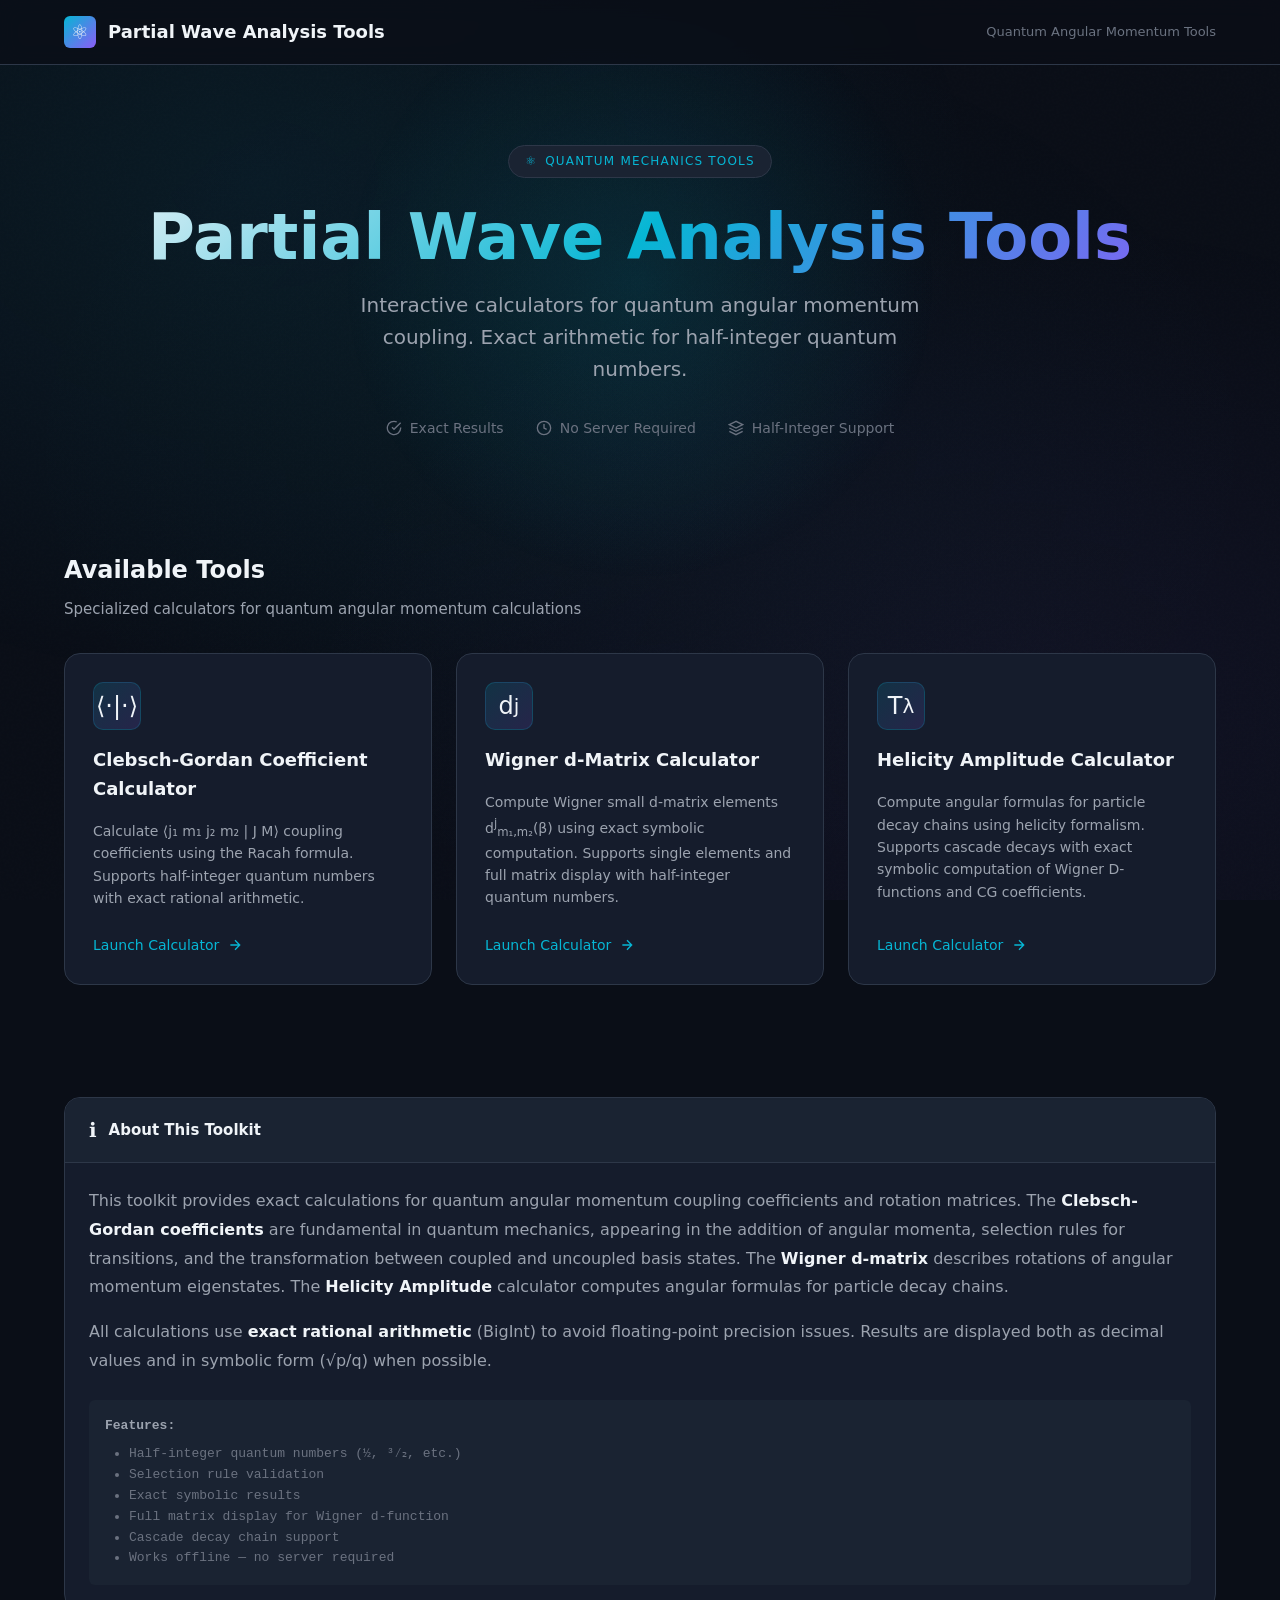
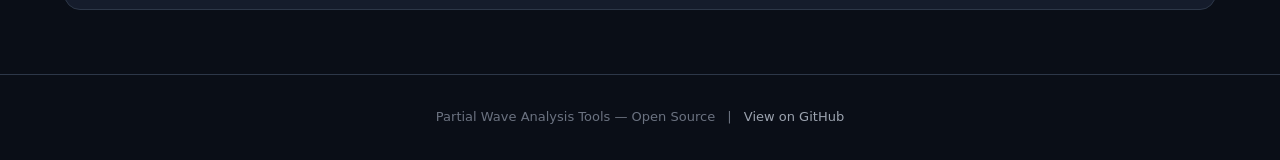
==== index.html @ 43b699a3 "Add Helicity Amplitude Calculator tool - Implement get-angle.js with decay chain amplitude computati" ====
<!DOCTYPE html>
<html lang="en">
<head>
  <meta charset="UTF-8">
  <meta name="viewport" content="width=device-width, initial-scale=1.0">
  <meta name="description" content="Partial Wave Analysis Tools - Interactive calculators and visualizations for quantum angular momentum coupling, partial wave analysis, and more.">
  
  <title>Partial Wave Analysis Tools | Quantum Angular Momentum Calculators</title>
  <link rel="stylesheet" href="assets/css/style.css">
</head>
<body>
  <!-- Header -->
  <header class="header">
    <div class="container">
      <div class="header-content">
        <a href="index.html" class="logo">
          <div class="logo-icon">⚛</div>
          <span>Partial Wave Analysis Tools</span>
        </a>
        <div style="font-size: 0.8125rem; color: var(--text-muted);">
          Quantum Angular Momentum Tools
        </div>
      </div>
    </div>
  </header>

  <!-- Hero Section -->
  <section class="hero">
    <div class="container">
      <div class="hero-content">
        <div class="hero-badge">
          <span>⚛</span>
          <span>Quantum Mechanics Tools</span>
        </div>
        <h1 class="hero-title">Partial Wave Analysis Tools</h1>
        <p class="hero-subtitle">
          Interactive calculators for quantum angular momentum coupling. 
          Exact arithmetic for half-integer quantum numbers.
        </p>
        <div class="hero-meta">
          <div class="hero-meta-item">
            <svg width="16" height="16" viewBox="0 0 24 24" fill="none" stroke="currentColor" stroke-width="2">
              <path d="M22 11.08V12a10 10 0 1 1-5.93-9.14"></path>
              <polyline points="22,4 12,14.01 9,11.01"></polyline>
            </svg>
            <span>Exact Results</span>
          </div>
          <div class="hero-meta-item">
            <svg width="16" height="16" viewBox="0 0 24 24" fill="none" stroke="currentColor" stroke-width="2">
              <circle cx="12" cy="12" r="10"></circle>
              <polyline points="12,6 12,12 16,14"></polyline>
            </svg>
            <span>No Server Required</span>
          </div>
          <div class="hero-meta-item">
            <svg width="16" height="16" viewBox="0 0 24 24" fill="none" stroke="currentColor" stroke-width="2">
              <path d="M12 2L2 7l10 5 10-5-10-5z"></path>
              <path d="M2 17l10 5 10-5"></path>
              <path d="M2 12l10 5 10-5"></path>
            </svg>
            <span>Half-Integer Support</span>
          </div>
        </div>
      </div>
    </div>
  </section>

  <!-- Tools Section -->
  <section class="tools-section">
    <div class="container">
      <div class="section-header">
        <h2 class="section-title">Available Tools</h2>
        <p class="section-subtitle">
          Specialized calculators for quantum angular momentum calculations
        </p>
      </div>

      <div class="tools-grid">
        <!-- Clebsch-Gordan Calculator -->
        <a href="tools/cg-calculator.html" class="tool-card">
          <div class="tool-icon">⟨·|·⟩</div>
          <h3 class="tool-title">Clebsch-Gordan Coefficient Calculator</h3>
          <p class="tool-description">
            Calculate ⟨j₁ m₁ j₂ m₂ | J M⟩ coupling coefficients using the Racah formula. 
            Supports half-integer quantum numbers with exact rational arithmetic.
          </p>
          <span class="tool-cta">
            Launch Calculator
            <svg viewBox="0 0 24 24" fill="none" stroke="currentColor" stroke-width="2">
              <path d="M5 12h14M12 5l7 7-7 7"/>
            </svg>
          </span>
        </a>

        <!-- Wigner d-Matrix Calculator -->
        <a href="tools/wigner-d-calculator.html" class="tool-card">
          <div class="tool-icon">d<sup>j</sup></div>
          <h3 class="tool-title">Wigner d-Matrix Calculator</h3>
          <p class="tool-description">
            Compute Wigner small d-matrix elements d<sup>j</sup><sub>m₁,m₂</sub>(β) using exact symbolic computation.
            Supports single elements and full matrix display with half-integer quantum numbers.
          </p>
          <span class="tool-cta">
            Launch Calculator
            <svg viewBox="0 0 24 24" fill="none" stroke="currentColor" stroke-width="2">
              <path d="M5 12h14M12 5l7 7-7 7"/>
            </svg>
          </span>
        </a>

        <!-- Helicity Amplitude Calculator -->
        <a href="tools/get-angle-calculator.html" class="tool-card">
          <div class="tool-icon">T<sub>λ</sub></div>
          <h3 class="tool-title">Helicity Amplitude Calculator</h3>
          <p class="tool-description">
            Compute angular formulas for particle decay chains using helicity formalism.
            Supports cascade decays with exact symbolic computation of Wigner D-functions and CG coefficients.
          </p>
          <span class="tool-cta">
            Launch Calculator
            <svg viewBox="0 0 24 24" fill="none" stroke="currentColor" stroke-width="2">
              <path d="M5 12h14M12 5l7 7-7 7"/>
            </svg>
          </span>
        </a>
      </div>
    </div>
  </section>

  <!-- Info Section -->
  <section style="padding: 2rem 0 4rem;">
    <div class="container">
      <div class="calc-card">
        <div class="calc-card-header">
          <span class="calc-card-icon">ℹ️</span>
          <h3 class="calc-card-title">About This Toolkit</h3>
        </div>
        <div class="calc-card-body">
          <p style="color: var(--text-secondary); line-height: 1.8;">
            This toolkit provides exact calculations for quantum angular momentum coupling coefficients and rotation matrices. 
            The <strong style="color: var(--text-primary);">Clebsch-Gordan coefficients</strong> are fundamental 
            in quantum mechanics, appearing in the addition of angular momenta, selection rules for transitions, 
            and the transformation between coupled and uncoupled basis states. The <strong style="color: var(--text-primary);">Wigner d-matrix</strong> 
            describes rotations of angular momentum eigenstates. The <strong style="color: var(--text-primary);">Helicity Amplitude</strong> 
            calculator computes angular formulas for particle decay chains.
          </p>
          <p style="color: var(--text-secondary); line-height: 1.8; margin-top: 1rem;">
            All calculations use <strong style="color: var(--text-primary);">exact rational arithmetic</strong> 
            (BigInt) to avoid floating-point precision issues. Results are displayed both as decimal values 
            and in symbolic form (√p/q) when possible.
          </p>
          <div style="margin-top: 1.5rem; padding: 1rem; background: var(--bg-tertiary); border-radius: var(--radius-sm); font-family: var(--font-sans); font-size: 0.8125rem; color: var(--text-muted);">
<strong style="color: var(--text-secondary);">Features:</strong>
              <ul style="margin-top: 0.5rem; padding-left: 1.5rem;">
                <li>Half-integer quantum numbers (½, ³⁄₂, etc.)</li>
                <li>Selection rule validation</li>
                <li>Exact symbolic results</li>
                <li>Full matrix display for Wigner d-function</li>
                <li>Cascade decay chain support</li>
                <li>Works offline — no server required</li>
              </ul>
          </div>
        </div>
      </div>
    </div>
  </section>

  <!-- Footer -->
  <footer class="footer">
    <div class="container">
      <p>
        Partial Wave Analysis Tools — Open Source
        <span style="margin: 0 0.5rem;">|</span>
        <a href="https://github.com" class="footer-link">View on GitHub</a>
      </p>
    </div>
  </footer>

  <script src="assets/js/main.js"></script>
</body>
</html>
---- assets/css/style.css ----
/* Partial Wave Analysis Tools - Modern Dark Theme */
/* CSS Variables */
:root {
  --bg-primary: #0a0e17;
  --bg-secondary: #111827;
  --bg-tertiary: #1a2332;
  --bg-card: #151c2c;
  --bg-card-hover: #1e2840;
  --text-primary: #f0f4f8;
  --text-secondary: #9ca3af;
  --text-muted: #6b7280;
  --accent: #06b6d4;
  --accent-secondary: #8b5cf6;
  --accent-glow: rgba(6, 182, 212, 0.3);
  --border: #2d3748;
  --border-hover: #4a5568;
  --success: #10b981;
  --error: #ef4444;
  --warning: #f59e0b;
  --font-sans: 'SF Mono', 'Fira Code', 'Cascadia Code', 'Consolas', monospace;
  --font-display: -apple-system, BlinkMacSystemFont, 'Segoe UI', system-ui, sans-serif;
  --shadow-sm: 0 1px 2px rgba(0, 0, 0, 0.4);
  --shadow-md: 0 4px 6px rgba(0, 0, 0, 0.4);
  --shadow-lg: 0 10px 15px rgba(0, 0, 0, 0.5);
  --shadow-glow: 0 0 30px rgba(6, 182, 212, 0.15);
  --radius-sm: 6px;
  --radius-md: 10px;
  --radius-lg: 16px;
  --transition-fast: 0.15s ease;
  --transition-normal: 0.25s ease;
  --transition-slow: 0.4s ease;
}

/* Reset & Base */
*, *::before, *::after {
  box-sizing: border-box;
  margin: 0;
  padding: 0;
}

html {
  font-size: 16px;
  scroll-behavior: smooth;
}

@media (prefers-reduced-motion: reduce) {
  html {
    scroll-behavior: auto;
  }
  *, *::before, *::after {
    animation-duration: 0.01ms !important;
    animation-iteration-count: 1 !important;
    transition-duration: 0.01ms !important;
  }
}

body {
  font-family: var(--font-display);
  background: var(--bg-primary);
  color: var(--text-primary);
  line-height: 1.6;
  min-height: 100vh;
  overflow-x: hidden;
}

/* Background pattern */
body::before {
  content: '';
  position: fixed;
  top: 0;
  left: 0;
  width: 100%;
  height: 100%;
  background: 
    radial-gradient(ellipse at 20% 20%, rgba(6, 182, 212, 0.08) 0%, transparent 50%),
    radial-gradient(ellipse at 80% 80%, rgba(139, 92, 246, 0.06) 0%, transparent 50%),
    radial-gradient(ellipse at 50% 50%, rgba(6, 182, 212, 0.03) 0%, transparent 70%);
  pointer-events: none;
  z-index: -1;
}

/* Grid noise overlay */
body::after {
  content: '';
  position: fixed;
  top: 0;
  left: 0;
  width: 100%;
  height: 100%;
  background-image: url("data:image/svg+xml,%3Csvg viewBox='0 0 400 400' xmlns='http://www.w3.org/2000/svg'%3E%3Cfilter id='noiseFilter'%3E%3CfeTurbulence type='fractalNoise' baseFrequency='0.9' numOctaves='4' stitchTiles='stitch'/%3E%3C/filter%3E%3Crect width='100%25' height='100%25' filter='url(%23noiseFilter)'/%3E%3C/svg%3E");
  opacity: 0.015;
  pointer-events: none;
  z-index: -1;
}

/* Container */
.container {
  width: 100%;
  max-width: 1200px;
  margin: 0 auto;
  padding: 0 1.5rem;
}

/* Header */
.header {
  padding: 1rem 0;
  border-bottom: 1px solid var(--border);
  background: rgba(10, 14, 23, 0.8);
  backdrop-filter: blur(10px);
  position: sticky;
  top: 0;
  z-index: 100;
}

.header-content {
  display: flex;
  justify-content: space-between;
  align-items: center;
  gap: 1rem;
}

.logo {
  display: flex;
  align-items: center;
  gap: 0.75rem;
  text-decoration: none;
  color: var(--text-primary);
  font-weight: 600;
  font-size: 1.125rem;
  transition: opacity var(--transition-fast);
}

.logo:hover {
  opacity: 0.85;
}

.logo-icon {
  width: 32px;
  height: 32px;
  background: linear-gradient(135deg, var(--accent) 0%, var(--accent-secondary) 100%);
  border-radius: var(--radius-sm);
  display: flex;
  align-items: center;
  justify-content: center;
  font-size: 1.25rem;
}

.back-link {
  display: inline-flex;
  align-items: center;
  gap: 0.5rem;
  color: var(--text-secondary);
  text-decoration: none;
  font-size: 0.875rem;
  padding: 0.5rem 1rem;
  border-radius: var(--radius-sm);
  background: var(--bg-tertiary);
  border: 1px solid var(--border);
  transition: all var(--transition-fast);
}

.back-link:hover {
  color: var(--text-primary);
  background: var(--bg-card-hover);
  border-color: var(--border-hover);
}

.back-link:focus-visible {
  outline: 2px solid var(--accent);
  outline-offset: 2px;
}

/* Hero Section */
.hero {
  padding: 5rem 0 4rem;
  text-align: center;
  position: relative;
}

.hero::before {
  content: '';
  position: absolute;
  top: 50%;
  left: 50%;
  transform: translate(-50%, -50%);
  width: 600px;
  height: 600px;
  background: radial-gradient(circle, var(--accent-glow) 0%, transparent 70%);
  opacity: 0.4;
  pointer-events: none;
}

.hero-content {
  position: relative;
  z-index: 1;
}

.hero-badge {
  display: inline-flex;
  align-items: center;
  gap: 0.5rem;
  background: var(--bg-tertiary);
  border: 1px solid var(--border);
  padding: 0.375rem 1rem;
  border-radius: 50px;
  font-size: 0.75rem;
  color: var(--accent);
  text-transform: uppercase;
  letter-spacing: 0.1em;
  margin-bottom: 1.5rem;
  animation: fadeInUp 0.6s ease;
}

.hero-title {
  font-size: clamp(2.5rem, 8vw, 4rem);
  font-weight: 700;
  line-height: 1.1;
  margin-bottom: 1rem;
  background: linear-gradient(135deg, var(--text-primary) 0%, var(--accent) 50%, var(--accent-secondary) 100%);
  background-clip: text;
  -webkit-background-clip: text;
  -webkit-text-fill-color: transparent;
  animation: fadeInUp 0.6s ease 0.1s both;
}

.hero-subtitle {
  font-size: clamp(1rem, 3vw, 1.25rem);
  color: var(--text-secondary);
  max-width: 600px;
  margin: 0 auto 2rem;
  animation: fadeInUp 0.6s ease 0.2s both;
}

.hero-meta {
  display: flex;
  justify-content: center;
  gap: 2rem;
  flex-wrap: wrap;
  font-size: 0.875rem;
  color: var(--text-muted);
  animation: fadeInUp 0.6s ease 0.3s both;
}

.hero-meta-item {
  display: flex;
  align-items: center;
  gap: 0.5rem;
}

/* Tools Grid */
.tools-section {
  padding: 3rem 0 5rem;
}

.section-header {
  margin-bottom: 2rem;
}

.section-title {
  font-size: 1.5rem;
  font-weight: 600;
  margin-bottom: 0.5rem;
  color: var(--text-primary);
}

.section-subtitle {
  color: var(--text-secondary);
  font-size: 0.9375rem;
}

.tools-grid {
  display: grid;
  grid-template-columns: repeat(auto-fill, minmax(300px, 1fr));
  gap: 1.5rem;
}

/* Tool Card */
.tool-card {
  background: var(--bg-card);
  border: 1px solid var(--border);
  border-radius: var(--radius-lg);
  padding: 1.75rem;
  display: flex;
  flex-direction: column;
  gap: 1rem;
  text-decoration: none;
  color: inherit;
  position: relative;
  overflow: hidden;
  transition: all var(--transition-normal);
}

.tool-card::before {
  content: '';
  position: absolute;
  top: 0;
  left: 0;
  right: 0;
  height: 2px;
  background: linear-gradient(90deg, var(--accent) 0%, var(--accent-secondary) 100%);
  transform: scaleX(0);
  transform-origin: left;
  transition: transform var(--transition-normal);
}

.tool-card:hover {
  background: var(--bg-card-hover);
  border-color: var(--border-hover);
  transform: translateY(-2px);
  box-shadow: var(--shadow-lg), var(--shadow-glow);
}

.tool-card:hover::before {
  transform: scaleX(1);
}

.tool-card:focus-visible {
  outline: 2px solid var(--accent);
  outline-offset: 2px;
}

.tool-card.coming-soon {
  opacity: 0.5;
  pointer-events: none;
}

.tool-card.coming-soon::after {
  content: 'Coming Soon';
  position: absolute;
  top: 1rem;
  right: -2rem;
  background: var(--warning);
  color: var(--bg-primary);
  font-size: 0.625rem;
  font-weight: 700;
  text-transform: uppercase;
  letter-spacing: 0.05em;
  padding: 0.25rem 2.5rem;
  transform: rotate(45deg);
}

.tool-icon {
  width: 48px;
  height: 48px;
  border-radius: var(--radius-md);
  display: flex;
  align-items: center;
  justify-content: center;
  font-size: 1.5rem;
  background: linear-gradient(135deg, rgba(6, 182, 212, 0.15) 0%, rgba(139, 92, 246, 0.15) 100%);
  border: 1px solid rgba(6, 182, 212, 0.2);
}

.tool-title {
  font-size: 1.125rem;
  font-weight: 600;
  color: var(--text-primary);
}

.tool-description {
  font-size: 0.875rem;
  color: var(--text-secondary);
  line-height: 1.6;
  flex-grow: 1;
}

.tool-cta {
  display: inline-flex;
  align-items: center;
  gap: 0.5rem;
  font-size: 0.875rem;
  font-weight: 500;
  color: var(--accent);
  margin-top: 0.5rem;
}

.tool-cta svg {
  width: 16px;
  height: 16px;
  transition: transform var(--transition-fast);
}

.tool-card:hover .tool-cta svg {
  transform: translateX(4px);
}

/* Calculator Page */
.calc-page {
  padding: 2rem 0 4rem;
  min-height: calc(100vh - 60px);
}

.calc-header {
  margin-bottom: 2rem;
}

.calc-title {
  font-size: 2rem;
  font-weight: 700;
  margin-bottom: 0.5rem;
  background: linear-gradient(135deg, var(--text-primary) 0%, var(--accent) 100%);
  background-clip: text;
  -webkit-background-clip: text;
  -webkit-text-fill-color: transparent;
}

.calc-subtitle {
  color: var(--text-secondary);
  font-size: 1rem;
}

.calc-grid {
  display: grid;
  grid-template-columns: 1fr;
  gap: 2rem;
}

@media (min-width: 1024px) {
  .calc-grid {
    grid-template-columns: 1fr 1fr;
  }
}

/* Calculator Card */
.calc-card {
  background: var(--bg-card);
  border: 1px solid var(--border);
  border-radius: var(--radius-lg);
  overflow: hidden;
}

.calc-card-header {
  background: var(--bg-tertiary);
  padding: 1rem 1.5rem;
  border-bottom: 1px solid var(--border);
  display: flex;
  align-items: center;
  gap: 0.75rem;
}

.calc-card-icon {
  font-size: 1.25rem;
}

.calc-card-title {
  font-size: 0.9375rem;
  font-weight: 600;
}

.calc-card-body {
  padding: 1.5rem;
}

/* Form Styles */
.form-group {
  margin-bottom: 1.25rem;
}

.form-group:last-child {
  margin-bottom: 0;
}

.form-label {
  display: block;
  font-size: 0.8125rem;
  font-weight: 500;
  color: var(--text-secondary);
  margin-bottom: 0.5rem;
  font-family: var(--font-sans);
}

.form-input {
  width: 100%;
  max-width: 9rem;
  padding: 0.5rem 0.75rem;
  background: var(--bg-secondary);
  border: 1px solid var(--border);
  border-radius: var(--radius-sm);
  color: var(--text-primary);
  font-family: var(--font-mono, var(--font-sans));
  font-size: 0.9375rem;
  text-align: center;
  transition: all var(--transition-fast);
}

.form-input:hover {
  border-color: var(--border-hover);
}

.form-input:focus {
  outline: none;
  border-color: var(--accent);
  box-shadow: 0 0 0 3px var(--accent-glow);
}

.form-input::placeholder {
  color: var(--text-muted);
}

.form-row {
  display: grid;
  grid-template-columns: 1fr 1fr;
  gap: 1rem;
}

.form-hint {
  font-size: 0.75rem;
  color: var(--text-muted);
  margin-top: 0.375rem;
  font-family: var(--font-sans);
}

/* Button Styles */
.btn {
  display: inline-flex;
  align-items: center;
  justify-content: center;
  gap: 0.5rem;
  padding: 0.75rem 1.5rem;
  font-size: 0.9375rem;
  font-weight: 500;
  font-family: var(--font-display);
  border-radius: var(--radius-sm);
  border: none;
  cursor: pointer;
  transition: all var(--transition-fast);
  text-decoration: none;
}

.btn:focus-visible {
  outline: 2px solid var(--accent);
  outline-offset: 2px;
}

.btn-primary {
  background: linear-gradient(135deg, var(--accent) 0%, var(--accent-secondary) 100%);
  color: var(--bg-primary);
}

.btn-primary:hover {
  opacity: 0.9;
  transform: translateY(-1px);
  box-shadow: 0 4px 12px var(--accent-glow);
}

.btn-secondary {
  background: var(--bg-tertiary);
  color: var(--text-primary);
  border: 1px solid var(--border);
}

.btn-secondary:hover {
  background: var(--bg-card-hover);
  border-color: var(--border-hover);
}

.btn-ghost {
  background: transparent;
  color: var(--text-secondary);
  padding: 0.5rem 0.75rem;
  font-size: 0.8125rem;
}

.btn-ghost:hover {
  color: var(--accent);
  background: rgba(6, 182, 212, 0.1);
}

.btn-group {
  display: flex;
  gap: 0.75rem;
  flex-wrap: wrap;
  margin-top: 1.5rem;
}

/* Results Panel */
.results-panel {
  background: var(--bg-card);
  border: 1px solid var(--border);
  border-radius: var(--radius-lg);
  overflow: hidden;
}

.results-header {
  background: var(--bg-tertiary);
  padding: 1rem 1.5rem;
  border-bottom: 1px solid var(--border);
  display: flex;
  align-items: center;
  justify-content: space-between;
}

.results-status {
  display: flex;
  align-items: center;
  gap: 0.5rem;
  font-size: 0.875rem;
}

.status-indicator {
  width: 8px;
  height: 8px;
  border-radius: 50%;
  background: var(--text-muted);
}

.status-indicator.success {
  background: var(--success);
}

.status-indicator.error {
  background: var(--error);
}

.results-body {
  padding: 1.5rem;
}

.result-item {
  margin-bottom: 1.5rem;
}

.result-item:last-child {
  margin-bottom: 0;
}

.result-label {
  font-size: 0.75rem;
  text-transform: uppercase;
  letter-spacing: 0.05em;
  color: var(--text-muted);
  margin-bottom: 0.5rem;
  font-family: var(--font-sans);
}

.result-value {
  font-family: var(--font-sans);
  font-size: 1.5rem;
  font-weight: 600;
  color: var(--accent);
  word-break: break-all;
}

.result-value.small {
  font-size: 1.125rem;
}

.result-error {
  background: rgba(239, 68, 68, 0.1);
  border: 1px solid rgba(239, 68, 68, 0.3);
  border-radius: var(--radius-sm);
  padding: 1rem;
  color: var(--error);
  font-size: 0.875rem;
}

.result-warning {
  background: rgba(245, 158, 11, 0.1);
  border: 1px solid rgba(245, 158, 11, 0.3);
  border-radius: var(--radius-sm);
  padding: 1rem;
  color: var(--warning);
  font-size: 0.875rem;
}

/* Examples Section */
.examples-section {
  margin-top: 2rem;
}

.examples-title {
  font-size: 0.8125rem;
  font-weight: 500;
  color: var(--text-secondary);
  margin-bottom: 0.75rem;
  font-family: var(--font-sans);
}

.examples-grid {
  display: flex;
  flex-wrap: wrap;
  gap: 0.5rem;
}

.example-btn {
  font-family: var(--font-sans);
  font-size: 0.75rem;
  padding: 0.5rem 0.875rem;
  background: var(--bg-secondary);
  border: 1px solid var(--border);
  border-radius: var(--radius-sm);
  color: var(--text-secondary);
  cursor: pointer;
  transition: all var(--transition-fast);
}

.example-btn:hover {
  background: var(--bg-tertiary);
  border-color: var(--accent);
  color: var(--accent);
}

.example-btn:focus-visible {
  outline: 2px solid var(--accent);
  outline-offset: 2px;
}

/* Formula Section */
.formula-section {
  margin-top: 2rem;
}

.formula-card {
  background: var(--bg-tertiary);
  border: 1px solid var(--border);
  border-radius: var(--radius-md);
  padding: 1.25rem;
}

.formula-title {
  font-size: 0.875rem;
  font-weight: 600;
  color: var(--text-primary);
  margin-bottom: 1rem;
}

.formula-content {
  font-family: var(--font-sans);
  font-size: 0.8125rem;
  color: var(--text-secondary);
  line-height: 1.8;
  overflow-x: auto;
  white-space: pre-wrap;
  word-break: break-word;
}

.formula-note {
  font-size: 0.75rem;
  color: var(--text-muted);
  margin-top: 1rem;
  font-style: italic;
}

/* Footer */
.footer {
  border-top: 1px solid var(--border);
  padding: 2rem 0;
  text-align: center;
  color: var(--text-muted);
  font-size: 0.8125rem;
}

.footer-link {
  color: var(--text-secondary);
  text-decoration: none;
  transition: color var(--transition-fast);
}

.footer-link:hover {
  color: var(--accent);
}

/* Animations */
@keyframes fadeInUp {
  from {
    opacity: 0;
    transform: translateY(20px);
  }
  to {
    opacity: 1;
    transform: translateY(0);
  }
}

@keyframes pulse {
  0%, 100% {
    opacity: 1;
  }
  50% {
    opacity: 0.5;
  }
}

.loading {
  animation: pulse 1.5s ease-in-out infinite;
}

/* Responsive */
@media (max-width: 640px) {
  .container {
    padding: 0 1rem;
  }
  
  .hero {
    padding: 3rem 0 2.5rem;
  }
  
  .hero-meta {
    gap: 1rem;
  }
  
  .tools-grid {
    grid-template-columns: 1fr;
  }
  
  .calc-card-body {
    padding: 1rem;
  }
  
  .form-row {
    grid-template-columns: 1fr;
  }
  
  .result-value {
    font-size: 1.25rem;
  }
  
  .examples-grid {
    flex-direction: column;
  }
  
  .example-btn {
    width: 100%;
    text-align: center;
  }
}

/* Utility Classes */
.sr-only {
  position: absolute;
  width: 1px;
  height: 1px;
  padding: 0;
  margin: -1px;
  overflow: hidden;
  clip: rect(0, 0, 0, 0);
  white-space: nowrap;
  border: 0;
}

.text-center {
  text-align: center;
}

.mt-2 {
  margin-top: 2rem;
}

.mb-1 {
  margin-bottom: 1rem;
}
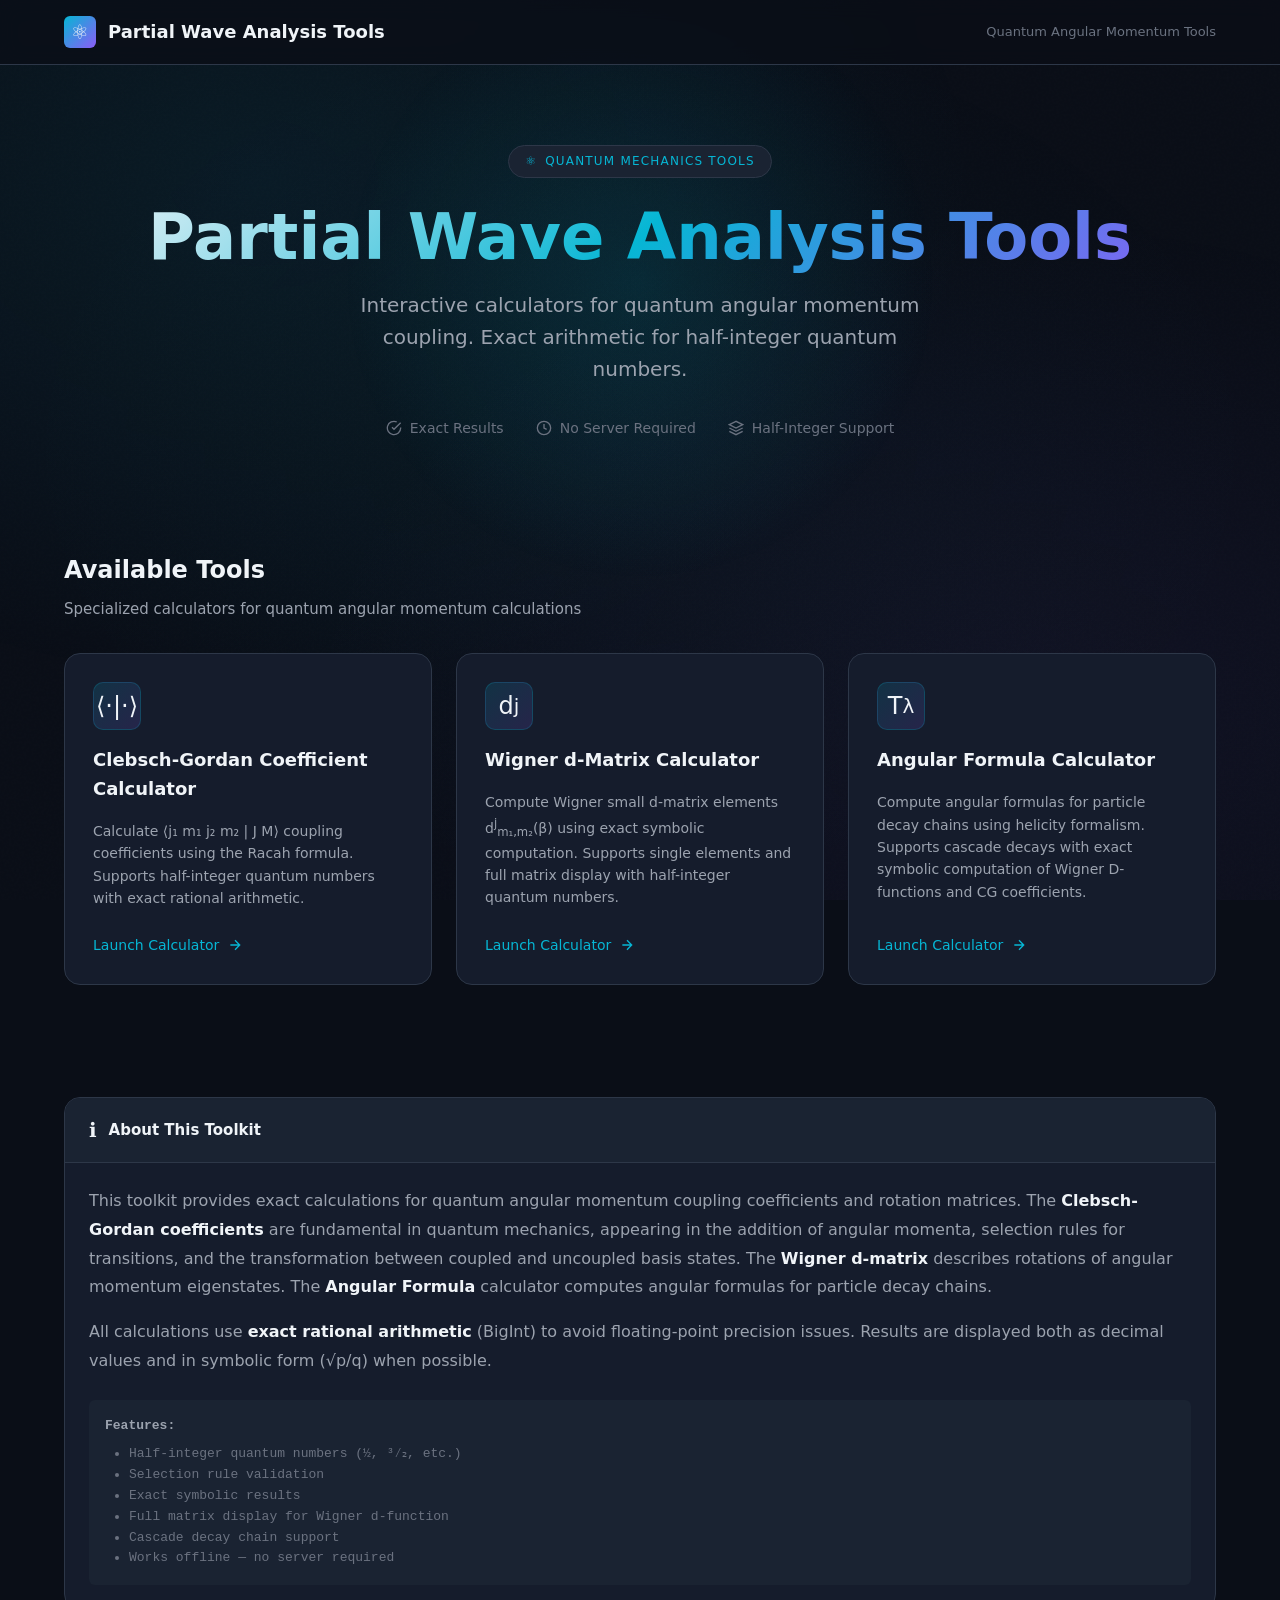
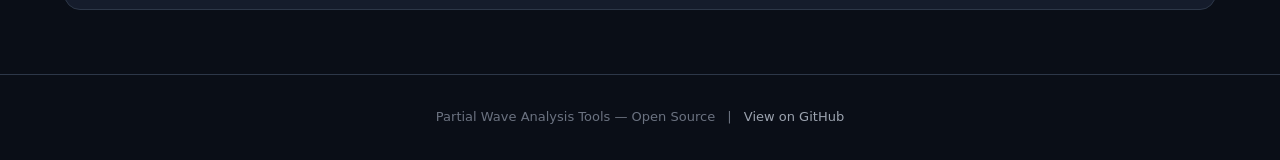
==== commit 0c66c241: "rename: update tool name in index.html" ====
--- a/index.html
+++ b/index.html
@@ -108,10 +108,10 @@
           </span>
         </a>
 
-        <!-- Helicity Amplitude Calculator -->
+        <!-- Angular Formula Calculator -->
         <a href="tools/get-angle-calculator.html" class="tool-card">
           <div class="tool-icon">T<sub>λ</sub></div>
-          <h3 class="tool-title">Helicity Amplitude Calculator</h3>
+          <h3 class="tool-title">Angular Formula Calculator</h3>
           <p class="tool-description">
             Compute angular formulas for particle decay chains using helicity formalism.
             Supports cascade decays with exact symbolic computation of Wigner D-functions and CG coefficients.
@@ -141,7 +141,7 @@
             The <strong style="color: var(--text-primary);">Clebsch-Gordan coefficients</strong> are fundamental 
             in quantum mechanics, appearing in the addition of angular momenta, selection rules for transitions, 
             and the transformation between coupled and uncoupled basis states. The <strong style="color: var(--text-primary);">Wigner d-matrix</strong> 
-            describes rotations of angular momentum eigenstates. The <strong style="color: var(--text-primary);">Helicity Amplitude</strong> 
+            describes rotations of angular momentum eigenstates. The <strong style="color: var(--text-primary);">Angular Formula</strong> 
             calculator computes angular formulas for particle decay chains.
           </p>
           <p style="color: var(--text-secondary); line-height: 1.8; margin-top: 1rem;">
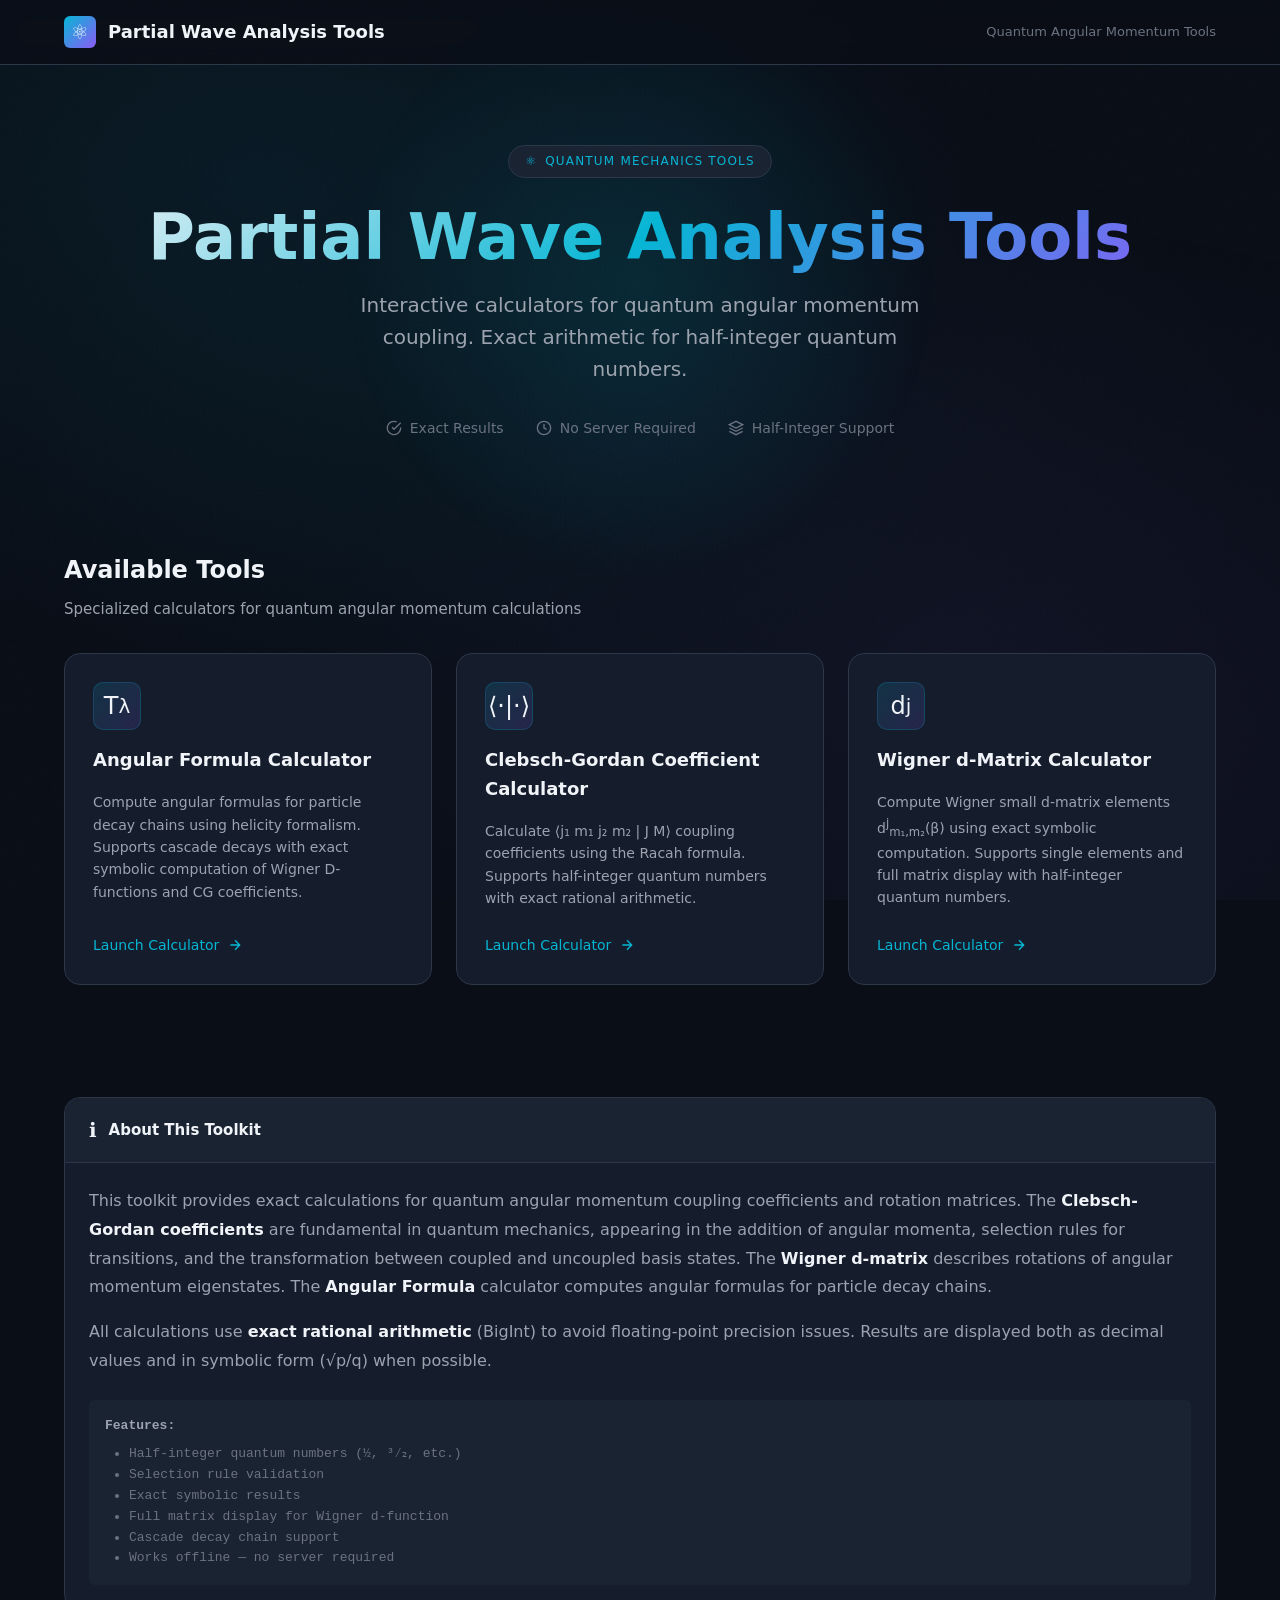
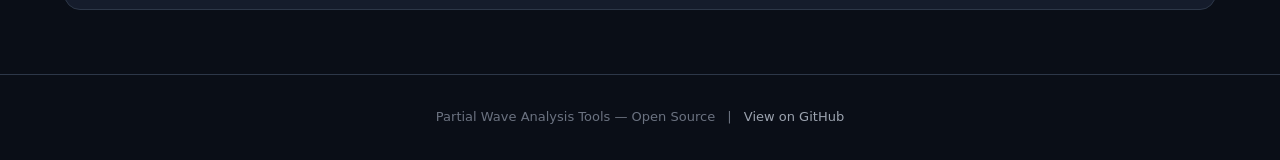
==== commit a0febe3f: "reorder: move Angular Formula Calculator to first tool position" ====
--- a/index.html
+++ b/index.html
@@ -77,6 +77,22 @@
 
       <div class="tools-grid">
         <!-- Clebsch-Gordan Calculator -->
+        <!-- Angular Formula Calculator -->
+        <a href="tools/get-angle-calculator.html" class="tool-card">
+          <div class="tool-icon">T<sub>λ</sub></div>
+          <h3 class="tool-title">Angular Formula Calculator</h3>
+          <p class="tool-description">
+            Compute angular formulas for particle decay chains using helicity formalism.
+            Supports cascade decays with exact symbolic computation of Wigner D-functions and CG coefficients.
+          </p>
+          <span class="tool-cta">
+            Launch Calculator
+            <svg viewBox="0 0 24 24" fill="none" stroke="currentColor" stroke-width="2">
+              <path d="M5 12h14M12 5l7 7-7 7"/>
+            </svg>
+          </span>
+        </a>
+
         <a href="tools/cg-calculator.html" class="tool-card">
           <div class="tool-icon">⟨·|·⟩</div>
           <h3 class="tool-title">Clebsch-Gordan Coefficient Calculator</h3>
@@ -108,21 +124,6 @@
           </span>
         </a>
 
-        <!-- Angular Formula Calculator -->
-        <a href="tools/get-angle-calculator.html" class="tool-card">
-          <div class="tool-icon">T<sub>λ</sub></div>
-          <h3 class="tool-title">Angular Formula Calculator</h3>
-          <p class="tool-description">
-            Compute angular formulas for particle decay chains using helicity formalism.
-            Supports cascade decays with exact symbolic computation of Wigner D-functions and CG coefficients.
-          </p>
-          <span class="tool-cta">
-            Launch Calculator
-            <svg viewBox="0 0 24 24" fill="none" stroke="currentColor" stroke-width="2">
-              <path d="M5 12h14M12 5l7 7-7 7"/>
-            </svg>
-          </span>
-        </a>
       </div>
     </div>
   </section>
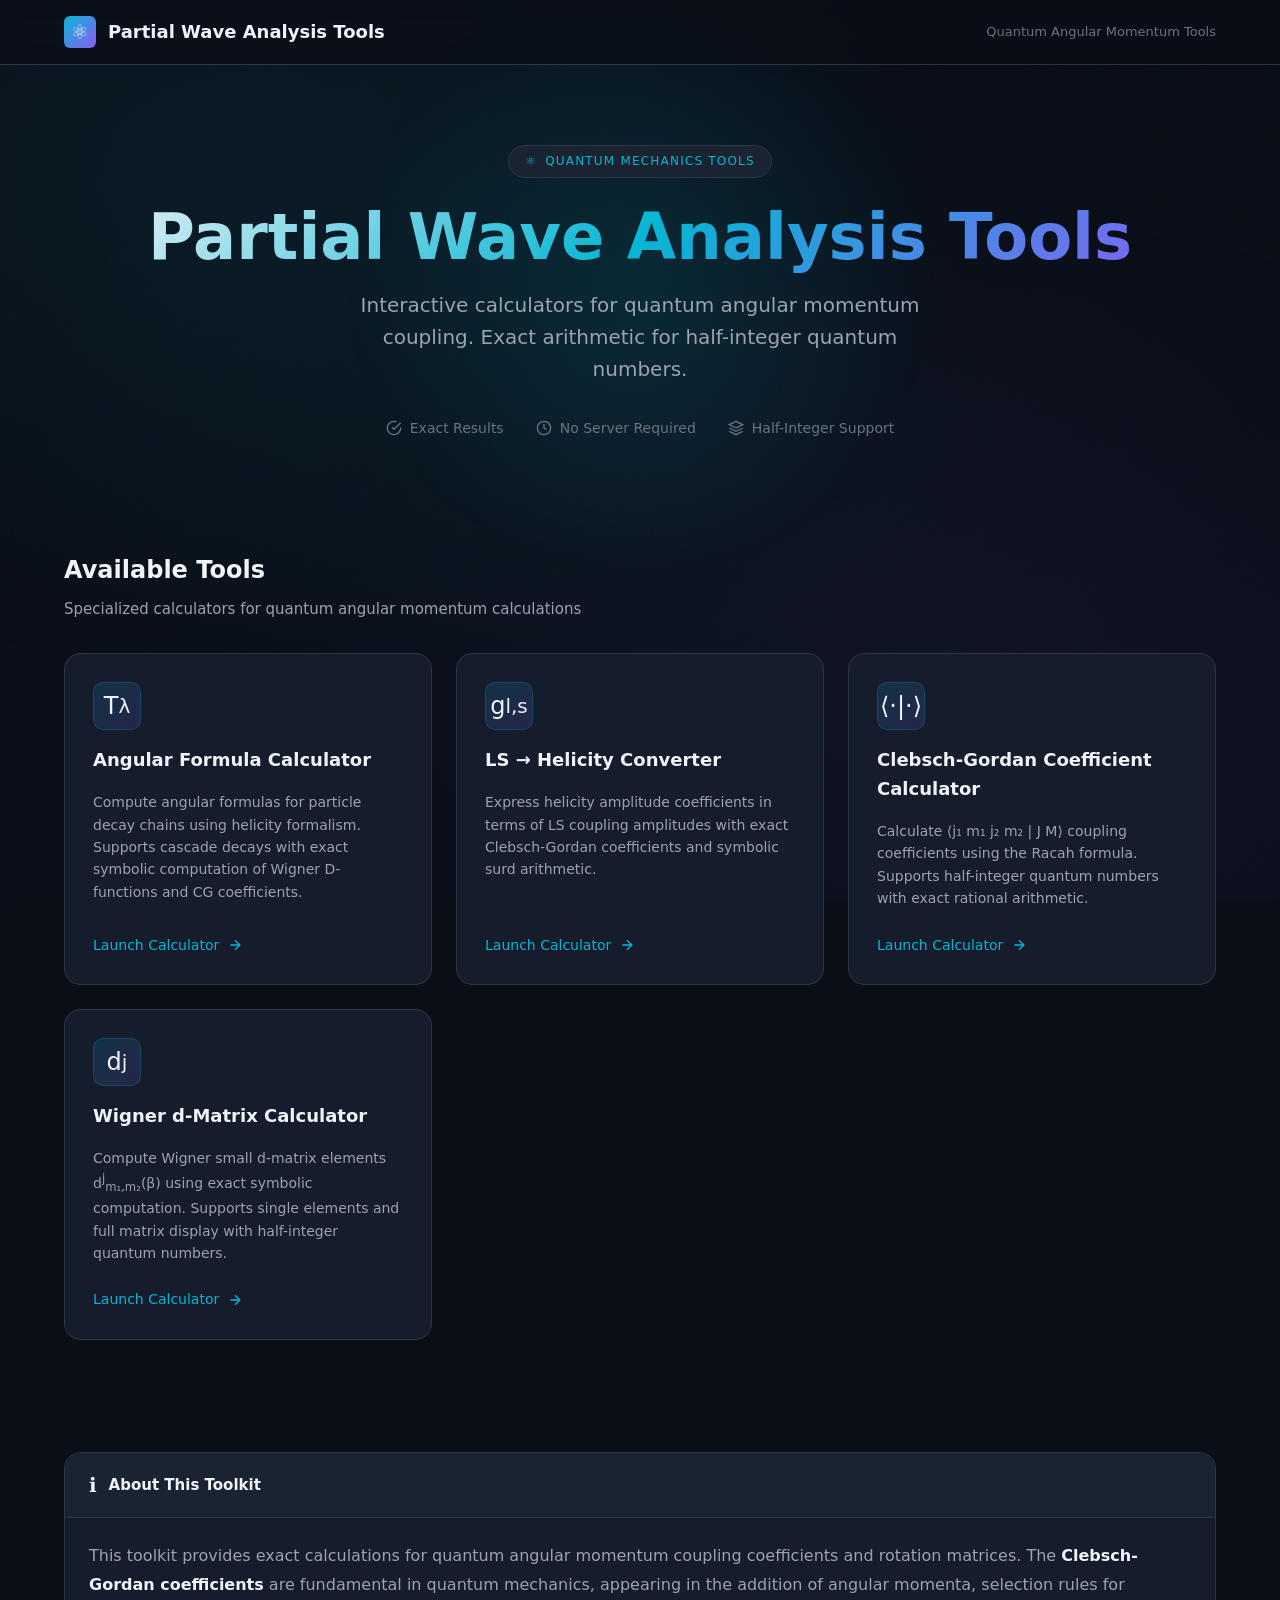
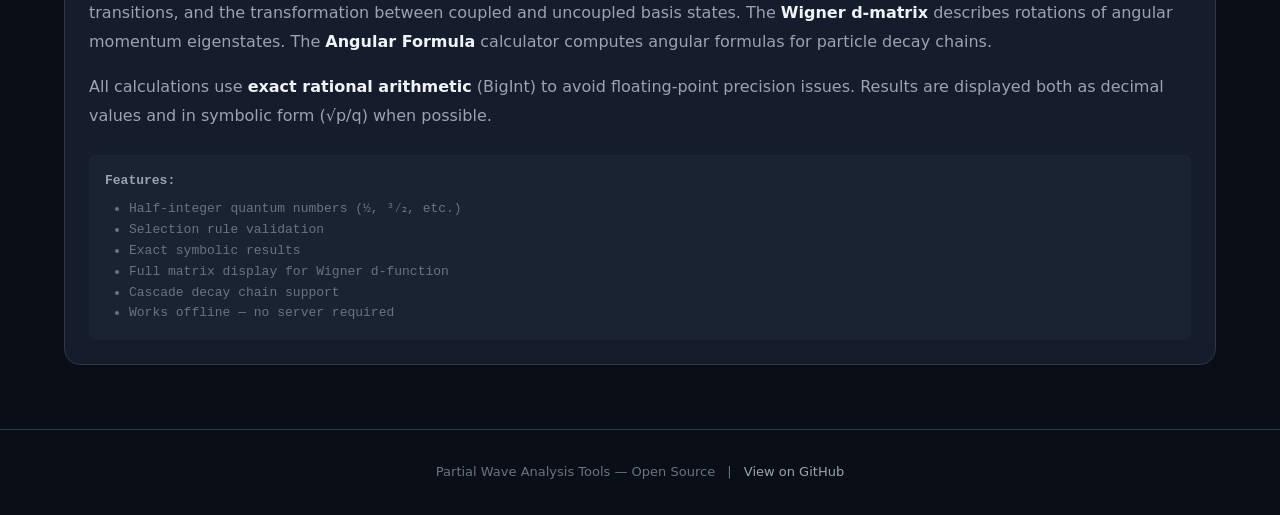
==== commit b1d73753: "feat: add LS→Helicity Amplitude Converter tool - New tool that symbolically expresses helicity ampli" ====
--- a/index.html
+++ b/index.html
@@ -84,6 +84,22 @@
           <p class="tool-description">
             Compute angular formulas for particle decay chains using helicity formalism.
             Supports cascade decays with exact symbolic computation of Wigner D-functions and CG coefficients.
+          </p>
+          <span class="tool-cta">
+            Launch Calculator
+            <svg viewBox="0 0 24 24" fill="none" stroke="currentColor" stroke-width="2">
+              <path d="M5 12h14M12 5l7 7-7 7"/>
+            </svg>
+          </span>
+        </a>
+
+        <!-- LS → Helicity Converter -->
+        <a href="tools/ls-to-helicity.html" class="tool-card">
+          <div class="tool-icon">g<sub>l,s</sub></div>
+          <h3 class="tool-title">LS → Helicity Converter</h3>
+          <p class="tool-description">
+            Express helicity amplitude coefficients in terms of LS coupling amplitudes
+            with exact Clebsch-Gordan coefficients and symbolic surd arithmetic.
           </p>
           <span class="tool-cta">
             Launch Calculator
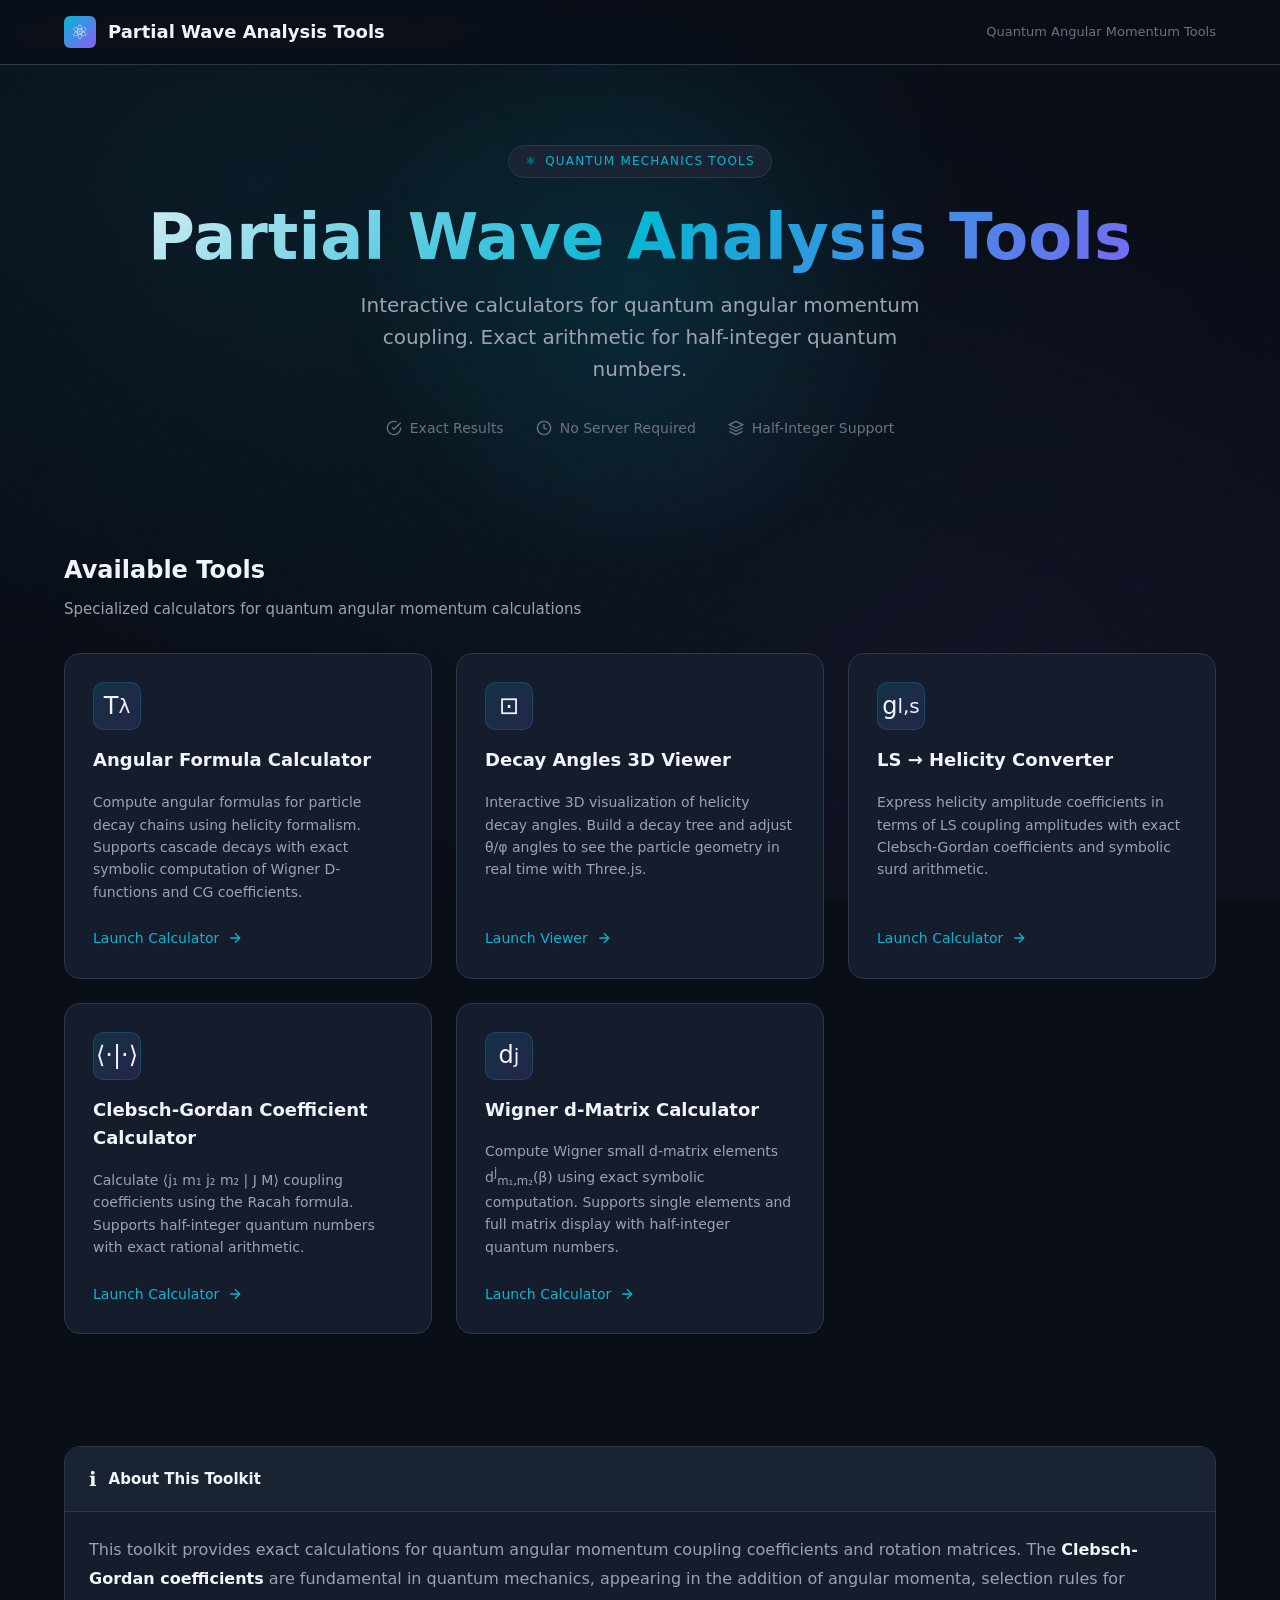
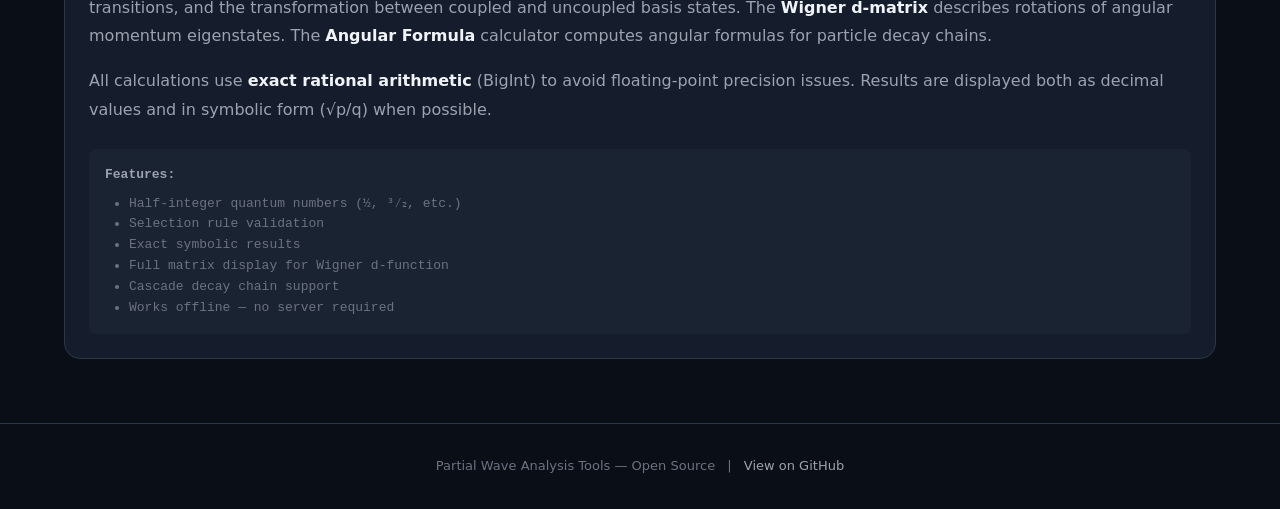
==== commit 0588910d: "feat: add Decay Angles 3D Viewer tool Interactive 3D visualization of helicity decay angles using Th" ====
--- a/index.html
+++ b/index.html
@@ -93,6 +93,22 @@
           </span>
         </a>
 
+        <!-- Decay Angles 3D Viewer -->
+        <a href="tools/decay-angles-3d.html" class="tool-card">
+          <div class="tool-icon">⊡</div>
+          <h3 class="tool-title">Decay Angles 3D Viewer</h3>
+          <p class="tool-description">
+            Interactive 3D visualization of helicity decay angles. Build a decay tree and
+            adjust θ/φ angles to see the particle geometry in real time with Three.js.
+          </p>
+          <span class="tool-cta">
+            Launch Viewer
+            <svg viewBox="0 0 24 24" fill="none" stroke="currentColor" stroke-width="2">
+              <path d="M5 12h14M12 5l7 7-7 7"/>
+            </svg>
+          </span>
+        </a>
+
         <!-- LS → Helicity Converter -->
         <a href="tools/ls-to-helicity.html" class="tool-card">
           <div class="tool-icon">g<sub>l,s</sub></div>
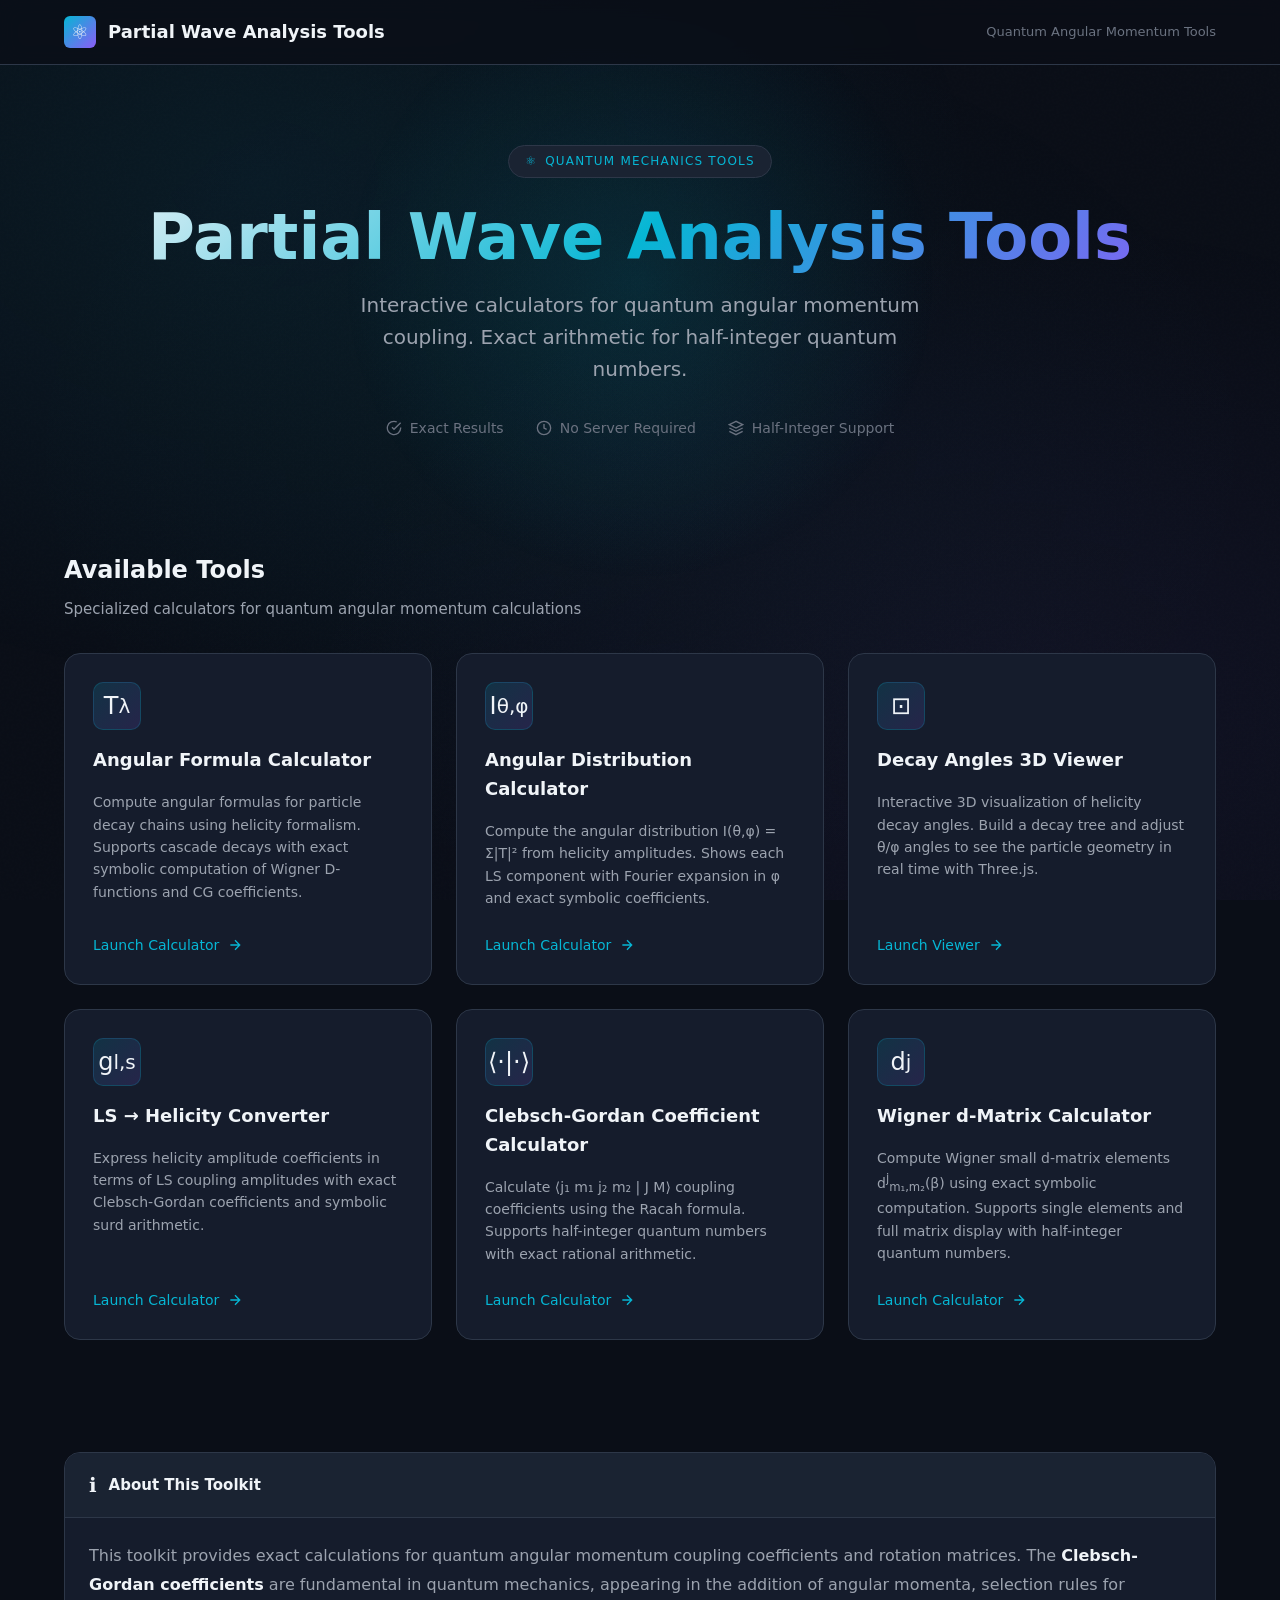
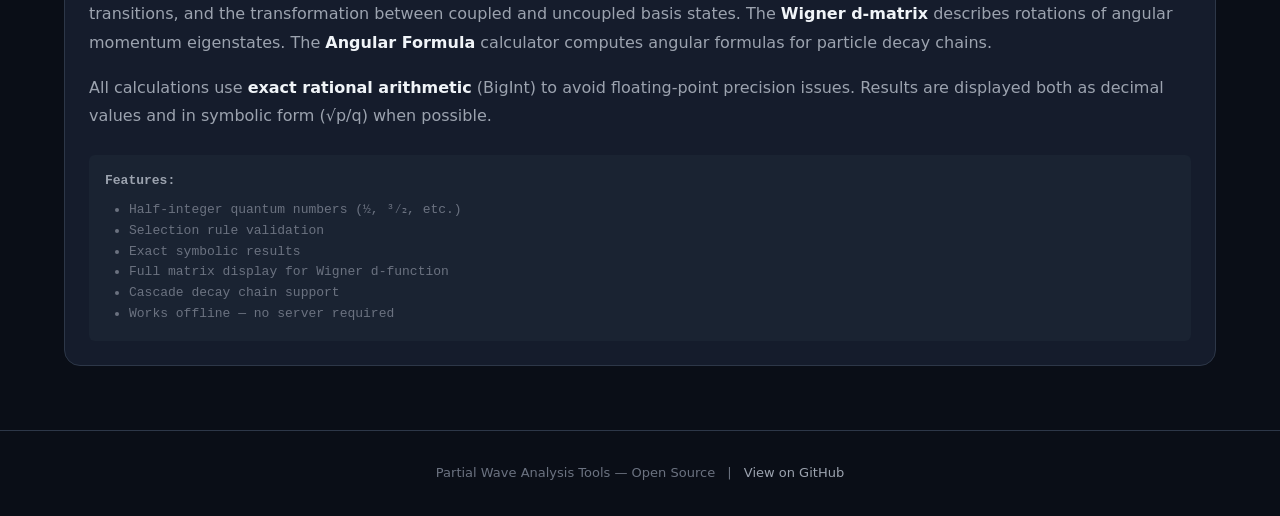
==== commit 3dc21c09: "feat: add angular-distribution.html tool with Fourier expansion, batch mode, LaTeX download - New to" ====
--- a/index.html
+++ b/index.html
@@ -93,6 +93,22 @@
           </span>
         </a>
 
+        <!-- Angular Distribution Calculator -->
+        <a href="tools/angular-distribution.html" class="tool-card">
+          <div class="tool-icon">I<sub>θ,φ</sub></div>
+          <h3 class="tool-title">Angular Distribution Calculator</h3>
+          <p class="tool-description">
+            Compute the angular distribution I(θ,φ) = Σ|T|² from helicity amplitudes.
+            Shows each LS component with Fourier expansion in φ and exact symbolic coefficients.
+          </p>
+          <span class="tool-cta">
+            Launch Calculator
+            <svg viewBox="0 0 24 24" fill="none" stroke="currentColor" stroke-width="2">
+              <path d="M5 12h14M12 5l7 7-7 7"/>
+            </svg>
+          </span>
+        </a>
+
         <!-- Decay Angles 3D Viewer -->
         <a href="tools/decay-angles-3d.html" class="tool-card">
           <div class="tool-icon">⊡</div>
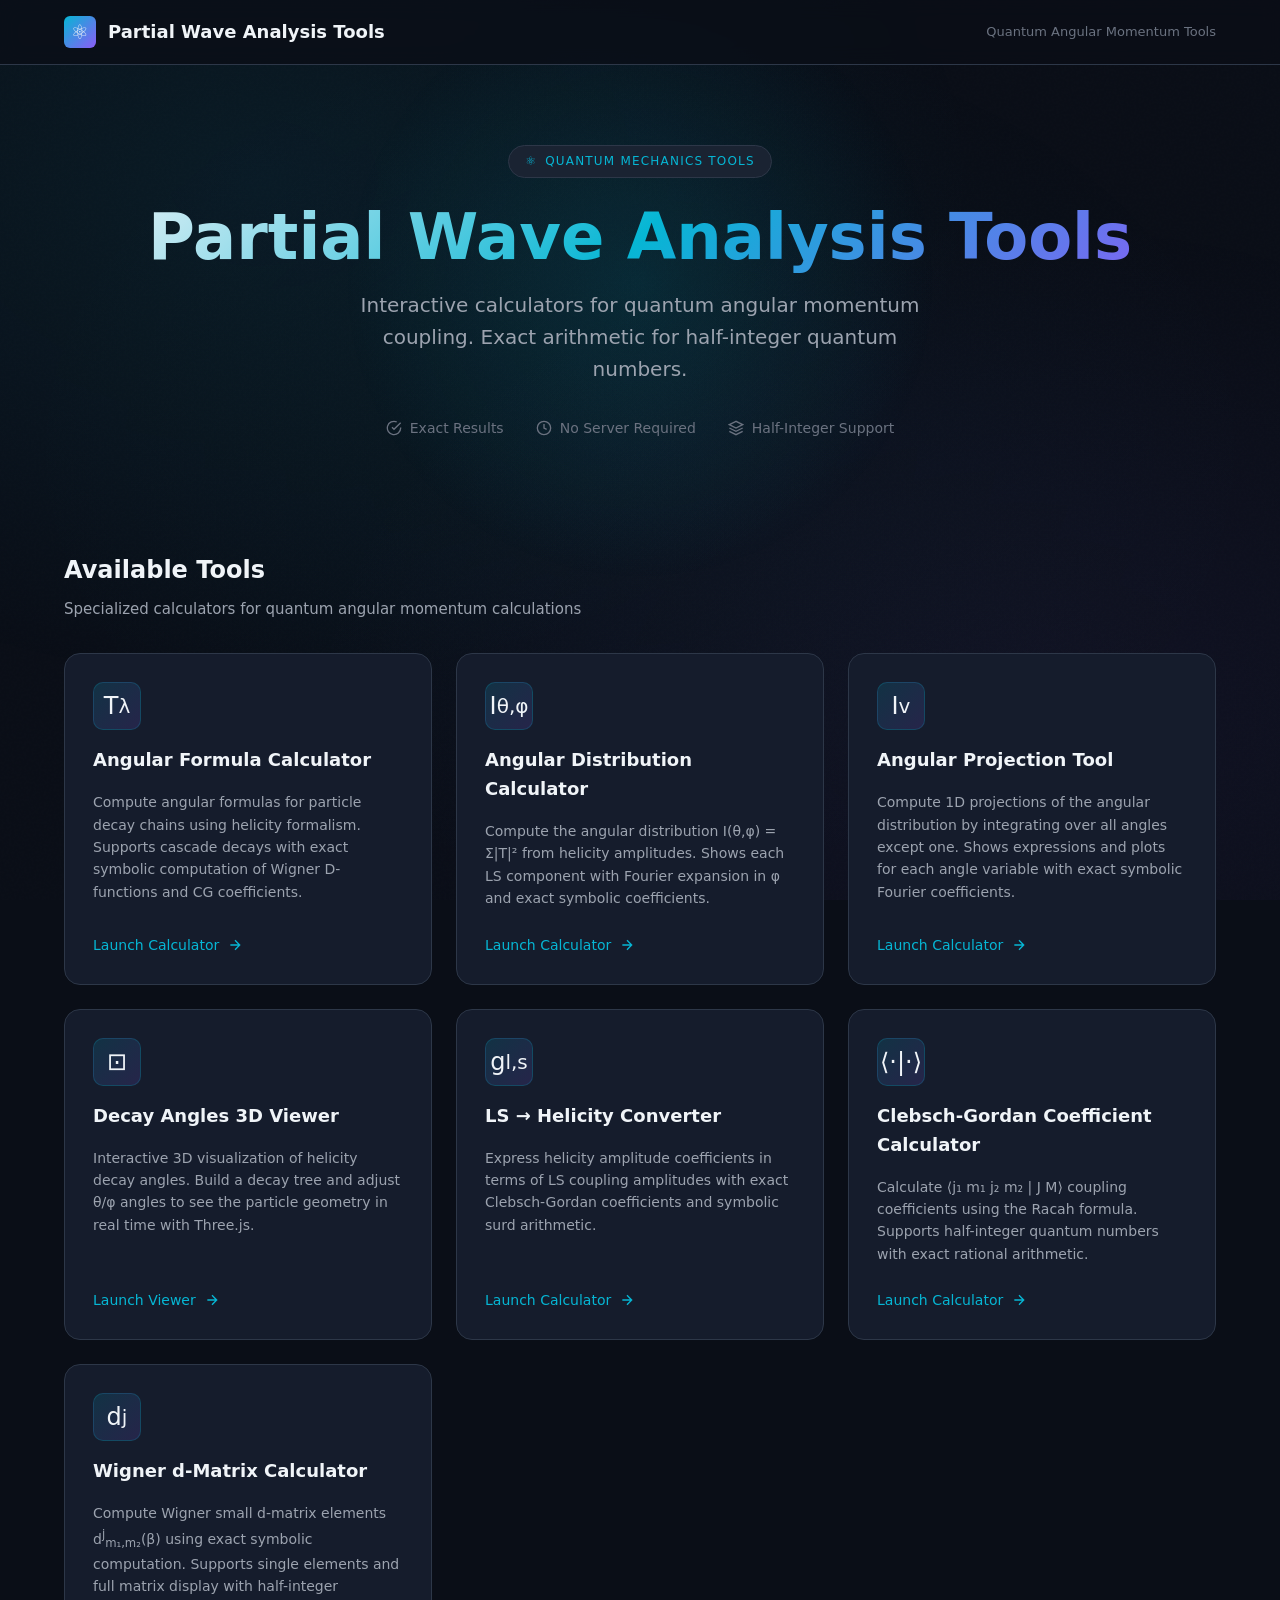
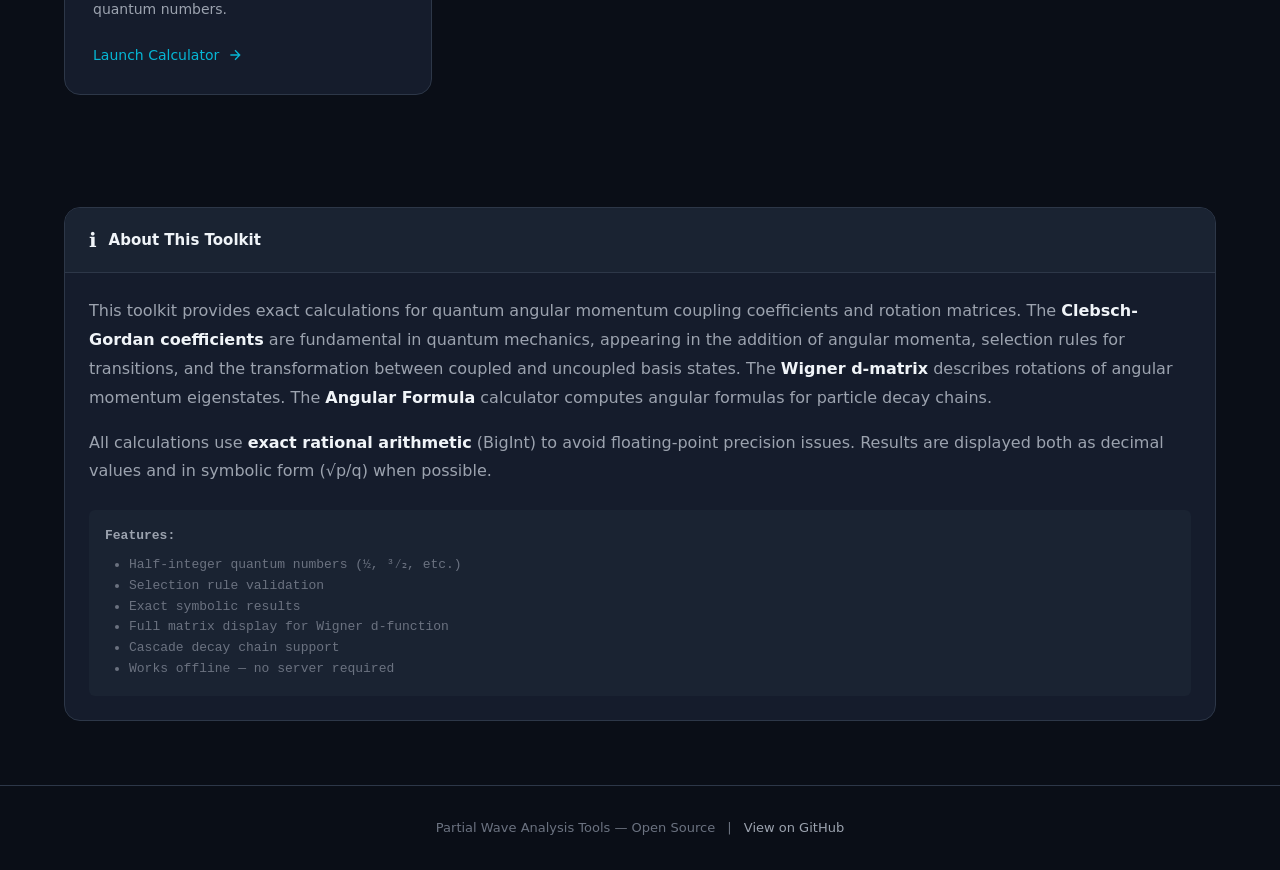
==== commit d9c8d30e: "feat: add Angular Projection Tool with π-grouped 1D Fourier projections New tool at tools/angular-pr" ====
--- a/index.html
+++ b/index.html
@@ -109,6 +109,23 @@
           </span>
         </a>
 
+        <!-- Angular Projection Tool -->
+        <a href="tools/angular-projection.html" class="tool-card">
+          <div class="tool-icon">I<sub>v</sub></div>
+          <h3 class="tool-title">Angular Projection Tool</h3>
+          <p class="tool-description">
+            Compute 1D projections of the angular distribution by integrating
+            over all angles except one. Shows expressions and plots for each
+            angle variable with exact symbolic Fourier coefficients.
+          </p>
+          <span class="tool-cta">
+            Launch Calculator
+            <svg viewBox="0 0 24 24" fill="none" stroke="currentColor" stroke-width="2">
+              <path d="M5 12h14M12 5l7 7-7 7"/>
+            </svg>
+          </span>
+        </a>
+
         <!-- Decay Angles 3D Viewer -->
         <a href="tools/decay-angles-3d.html" class="tool-card">
           <div class="tool-icon">⊡</div>
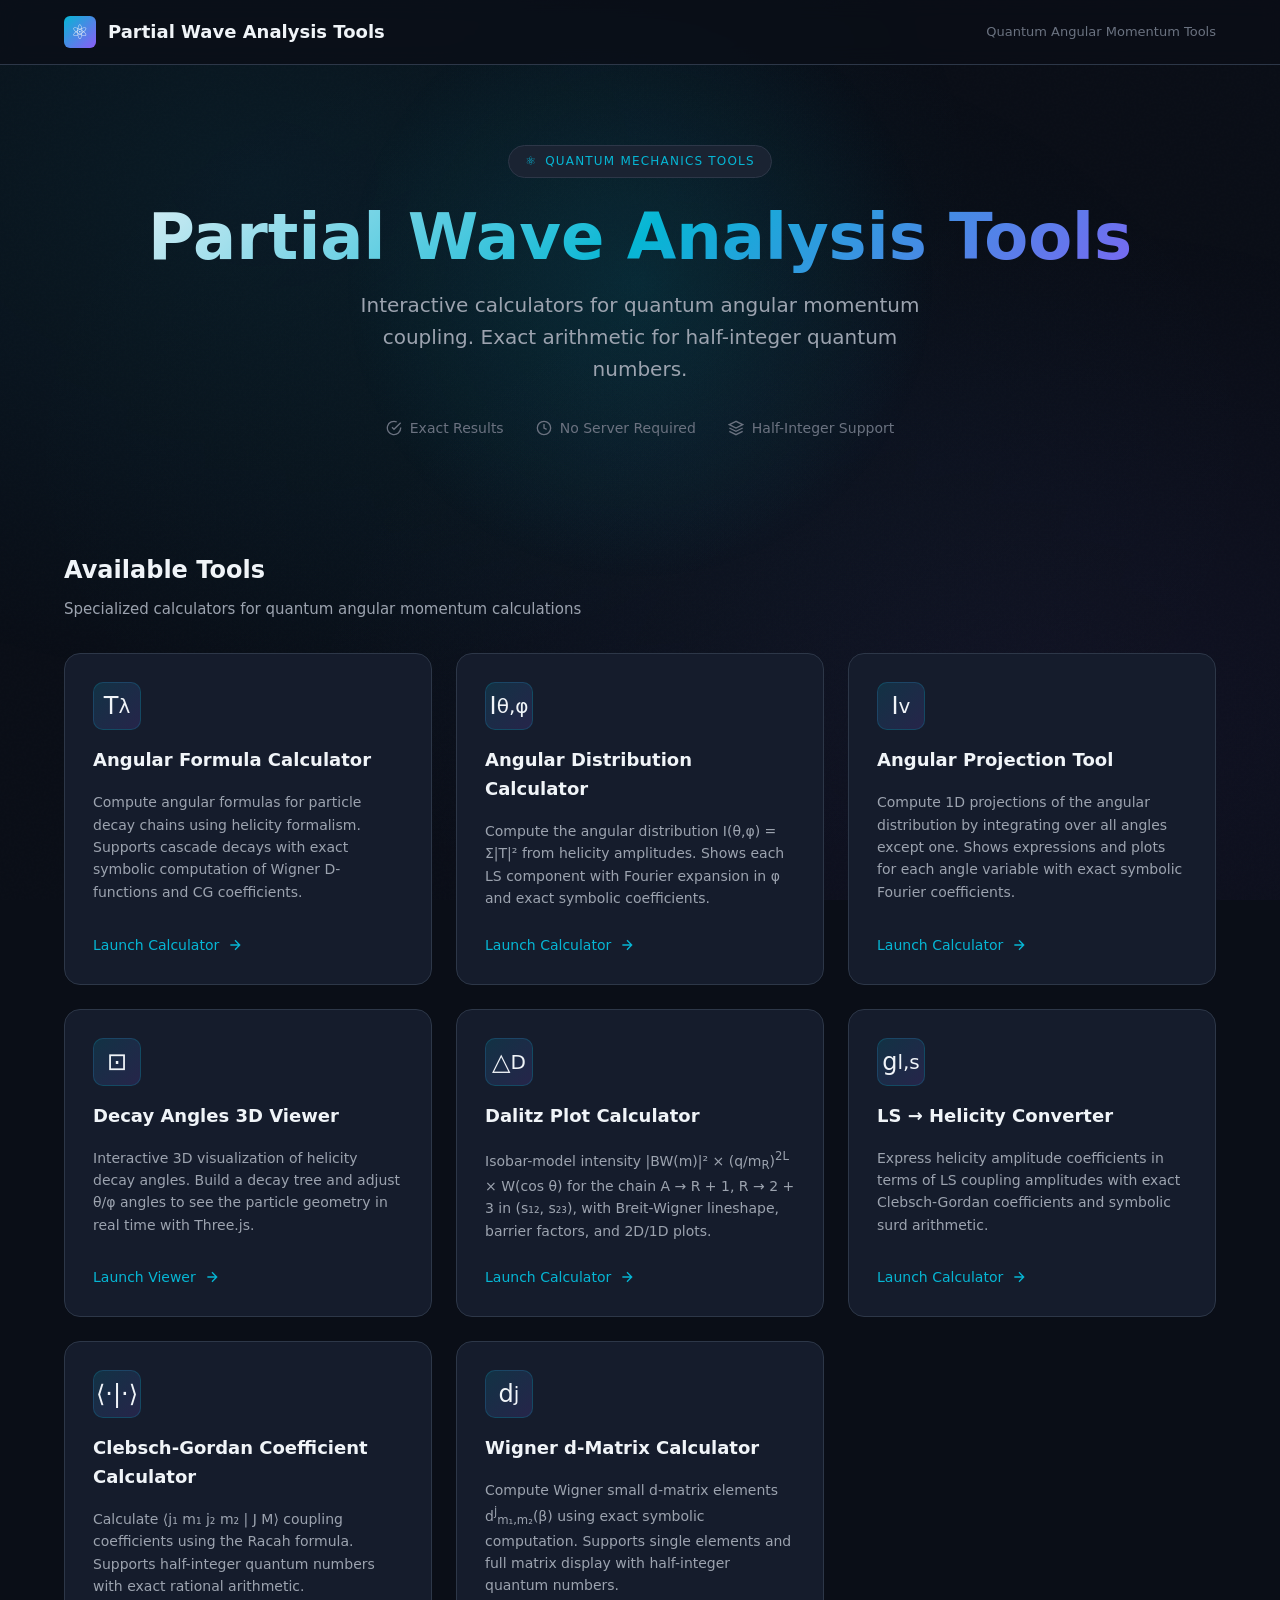
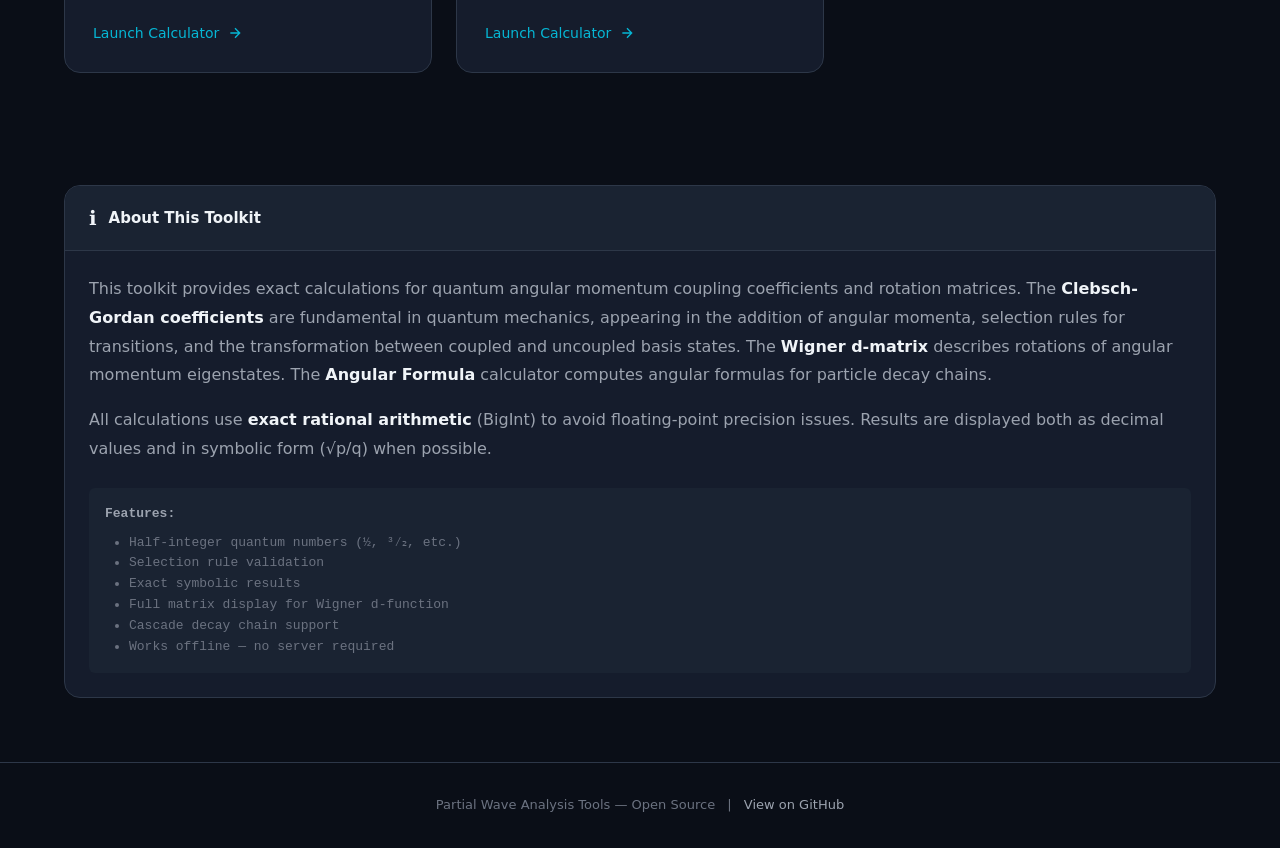
==== commit b01cdd0e: "Add Dalitz Plot calculator; extract shared projection machinery New tools/dalitz-plot.html: isobar-m" ====
--- a/index.html
+++ b/index.html
@@ -142,6 +142,23 @@
           </span>
         </a>
 
+        <!-- Dalitz Plot Calculator -->
+        <a href="tools/dalitz-plot.html" class="tool-card">
+          <div class="tool-icon">△<sub>D</sub></div>
+          <h3 class="tool-title">Dalitz Plot Calculator</h3>
+          <p class="tool-description">
+            Isobar-model intensity |BW(m)|² × (q/m<sub>R</sub>)<sup>2L</sup> × W(cos θ)
+            for the chain A → R + 1, R → 2 + 3 in (s₁₂, s₂₃), with
+            Breit-Wigner lineshape, barrier factors, and 2D/1D plots.
+          </p>
+          <span class="tool-cta">
+            Launch Calculator
+            <svg viewBox="0 0 24 24" fill="none" stroke="currentColor" stroke-width="2">
+              <path d="M5 12h14M12 5l7 7-7 7"/>
+            </svg>
+          </span>
+        </a>
+
         <!-- LS → Helicity Converter -->
         <a href="tools/ls-to-helicity.html" class="tool-card">
           <div class="tool-icon">g<sub>l,s</sub></div>
--- a/assets/css/style.css
+++ b/assets/css/style.css
@@ -63,6 +63,27 @@
   overflow-x: hidden;
 }
 
+/* Dark scrollbars so the dark theme has no light strip */
+* {
+  scrollbar-width: thin;
+  scrollbar-color: rgba(99, 102, 241, 0.45) transparent;
+}
+*::-webkit-scrollbar {
+  width: 10px;
+  height: 10px;
+}
+*::-webkit-scrollbar-track {
+  background: transparent;
+}
+*::-webkit-scrollbar-thumb {
+  background: rgba(99, 102, 241, 0.35);
+  border-radius: 5px;
+}
+*::-webkit-scrollbar-thumb:hover {
+  background: rgba(99, 102, 241, 0.55);
+}
+
+
 /* Background pattern */
 body::before {
   content: '';
